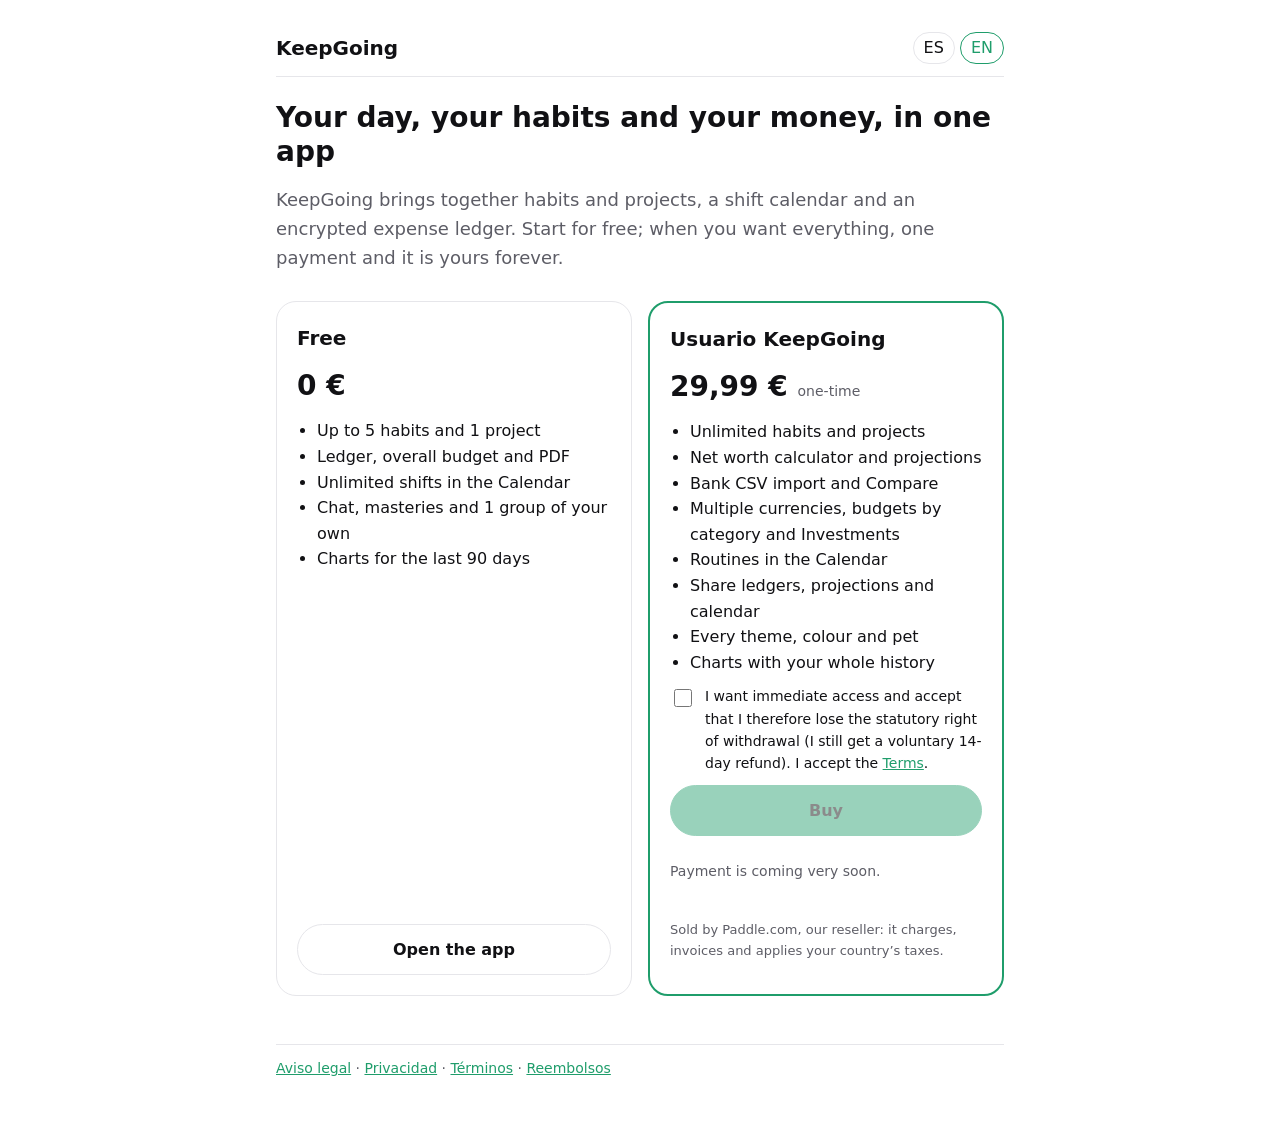
==== web/index.html @ 4fd9d35c "Tienda con Paddle, textos legales, guía del desarrollador y pruebas automáticas - web/: página de ve" ====
<!doctype html>
<html lang="es">
<head>
  <meta charset="utf-8">
  <meta name="viewport" content="width=device-width, initial-scale=1">
  <title>KeepGoing · Usuario KeepGoing</title>
  <meta name="description" content="KeepGoing: hábitos, proyectos, calendario de turnos y libreta de gastos en una sola app. Pago único, sin suscripciones.">
  <link rel="icon" href="../icons/icon.svg" type="image/svg+xml">
  <link rel="stylesheet" href="../legal/legal.css">
  <link rel="stylesheet" href="shop.css">
</head>
<body>
<main>
  <header class="top"><a class="brand" href="../">KeepGoing</a>
    <span class="lang-switch"><button data-l="es">ES</button> <button data-l="en">EN</button></span></header>

  <section data-lang="es">
    <h1>Tu día, tus hábitos y tu dinero, en una sola app</h1>
    <p class="lead">KeepGoing junta hábitos y proyectos, un calendario de turnos y una libreta de gastos cifrada. Empieza gratis; cuando quieras todo, un solo pago y es tuyo para siempre.</p>
  </section>
  <section data-lang="en">
    <h1>Your day, your habits and your money, in one app</h1>
    <p class="lead">KeepGoing brings together habits and projects, a shift calendar and an encrypted expense ledger. Start for free; when you want everything, one payment and it is yours forever.</p>
  </section>

  <div class="plans">
    <article class="plan">
      <h2>Free</h2>
      <p class="price">0 €</p>
      <ul data-lang="es"><li>Hasta 5 hábitos y 1 proyecto</li><li>Libreta, presupuesto global y PDF</li><li>Turnos sin límite en el Calendario</li><li>Chat, maestrías y 1 grupo propio</li><li>Gráficos de los últimos 90 días</li></ul>
      <ul data-lang="en"><li>Up to 5 habits and 1 project</li><li>Ledger, overall budget and PDF</li><li>Unlimited shifts in the Calendar</li><li>Chat, masteries and 1 group of your own</li><li>Charts for the last 90 days</li></ul>
      <a class="btn" href="../"><span data-lang="es">Abrir la app</span><span data-lang="en">Open the app</span></a>
    </article>
    <article class="plan best">
      <h2>Usuario KeepGoing</h2>
      <p class="price"><span id="price">29,99 €</span> <small data-lang="es">pago único</small><small data-lang="en">one-time</small></p>
      <ul data-lang="es"><li>Hábitos y proyectos sin límite</li><li>Calculadora de Patrimonio y proyecciones</li><li>Registrar CSV del banco y Comparar</li><li>Varias monedas, presupuesto por categorías e Inversiones</li><li>Rutinas en el Calendario</li><li>Compartir libretas, proyecciones y calendario</li><li>Todos los temas, colores y mascotas</li><li>Gráficos con todo tu historial</li></ul>
      <ul data-lang="en"><li>Unlimited habits and projects</li><li>Net worth calculator and projections</li><li>Bank CSV import and Compare</li><li>Multiple currencies, budgets by category and Investments</li><li>Routines in the Calendar</li><li>Share ledgers, projections and calendar</li><li>Every theme, colour and pet</li><li>Charts with your whole history</li></ul>
      <label class="consent"><input type="checkbox" id="consent">
        <span data-lang="es">Quiero acceso inmediato y acepto que así pierdo el derecho legal de desistimiento (sigo teniendo 14 días de reembolso voluntario). Acepto los <a href="../legal/terminos.html">Términos</a>.</span>
        <span data-lang="en">I want immediate access and accept that I therefore lose the statutory right of withdrawal (I still get a voluntary 14-day refund). I accept the <a href="../legal/terminos.html?lang=en">Terms</a>.</span></label>
      <button class="btn primary" id="buy" disabled><span data-lang="es">Comprar</span><span data-lang="en">Buy</span></button>
      <p class="muted" id="soon" hidden><span data-lang="es">El pago llegará muy pronto.</span><span data-lang="en">Payment is coming very soon.</span></p>
      <p class="muted small"><span data-lang="es">Vende Paddle.com, nuestro revendedor: cobra, factura y aplica los impuestos de tu país.</span><span data-lang="en">Sold by Paddle.com, our reseller: it charges, invoices and applies your country’s taxes.</span></p>
    </article>
  </div>

  <section id="done" class="done" hidden>
    <h2 data-lang="es">¡Gracias!</h2><h2 data-lang="en">Thank you!</h2>
    <p id="done-app" hidden><span data-lang="es">Tu cuenta ya es Usuario KeepGoing. Vuelve a la app.</span><span data-lang="en">Your account is now a KeepGoing User. Go back to the app.</span></p>
    <div id="done-key" hidden>
      <p data-lang="es">Esta es tu key. Cópiala y canjéala en la app: Ajustes → Tu plan → Canjear una key. Guárdala bien: es de un solo uso.</p>
      <p data-lang="en">This is your key. Copy it and redeem it in the app: Settings → Your plan → Redeem a key. Keep it safe: it works once.</p>
      <p class="key" id="key">…</p>
      <button class="btn" id="copy"><span data-lang="es">Copiar</span><span data-lang="en">Copy</span></button>
    </div>
    <a class="btn primary" href="../"><span data-lang="es">Abrir KeepGoing</span><span data-lang="en">Open KeepGoing</span></a>
  </section>

  <footer><a href="../legal/aviso-legal.html">Aviso legal</a> · <a href="../legal/privacidad.html">Privacidad</a> · <a href="../legal/terminos.html">Términos</a> · <a href="../legal/reembolsos.html">Reembolsos</a></footer>
</main>
<script src="../legal/lang.js"></script>
<script src="config.js"></script>
<script src="shop.js"></script>
</body>
</html>
---- legal/legal.css ----
/* Páginas legales y de venta de KeepGoing (sencillas, legibles, claro y oscuro) */
:root { --bg: #ffffff; --fg: #111114; --muted: #5d5d66; --line: #e6e6ea; --accent: #1f9d6b; color-scheme: light dark; }
@media (prefers-color-scheme: dark) { :root { --bg: #000000; --fg: #f2f2f5; --muted: #a0a0aa; --line: #26262b; --accent: #3ddc97; } }
* { box-sizing: border-box; }
body { margin: 0; background: var(--bg); color: var(--fg); font: 16px/1.6 system-ui, -apple-system, "Segoe UI", Roboto, sans-serif; }
main { max-width: 760px; margin: 0 auto; padding: 32px 16px 64px; }
header.top { display: flex; align-items: center; justify-content: space-between; gap: 12px; flex-wrap: wrap; border-bottom: 1px solid var(--line); padding-bottom: 12px; margin-bottom: 24px; }
header.top a.brand { font-weight: 800; font-size: 20px; color: var(--fg); text-decoration: none; }
nav.legal-nav { display: flex; gap: 12px; flex-wrap: wrap; font-size: 14px; }
a { color: var(--accent); }
h1 { font-size: 28px; line-height: 1.2; margin: 0 0 6px; }
h2 { font-size: 20px; margin: 28px 0 8px; }
.muted, .updated { color: var(--muted); font-size: 14px; }
.todo { background: rgba(255, 196, 0, .18); padding: 0 4px; border-radius: 4px; }
.lang-switch button { font: inherit; background: none; border: 1px solid var(--line); color: var(--fg); border-radius: 999px; padding: 2px 10px; cursor: pointer; }
.lang-switch button[aria-pressed="true"] { border-color: var(--accent); color: var(--accent); }
[data-lang] { display: none; } html[lang="es"] [data-lang="es"], html[lang="en"] [data-lang="en"] { display: block; }
table { border-collapse: collapse; width: 100%; font-size: 15px; } td, th { border-bottom: 1px solid var(--line); padding: 8px 6px; text-align: left; vertical-align: top; }
footer { margin-top: 48px; border-top: 1px solid var(--line); padding-top: 12px; font-size: 14px; color: var(--muted); }
---- web/shop.css ----
.lead { font-size: 18px; color: var(--muted); }
.plans { display: grid; grid-template-columns: repeat(auto-fit, minmax(260px, 1fr)); gap: 16px; margin: 28px 0; }
.plan { border: 1px solid var(--line); border-radius: 20px; padding: 20px; display: flex; flex-direction: column; gap: 10px; }
.plan.best { border: 2px solid var(--accent); }
.plan h2 { margin: 0; }
.plan ul { margin: 0; padding-left: 20px; flex: 1; }
.price { font-size: 28px; font-weight: 800; margin: 0; } .price small { font-size: 14px; font-weight: 500; color: var(--muted); }
.btn { display: inline-flex; justify-content: center; align-items: center; gap: 6px; padding: 12px 18px; border-radius: 999px; border: 1px solid var(--line); background: none; color: var(--fg); font: inherit; font-weight: 700; text-decoration: none; cursor: pointer; }
.btn.primary { background: var(--accent); border-color: var(--accent); color: #000; }
.btn:disabled { opacity: .45; cursor: not-allowed; }
.consent { display: flex; gap: 10px; font-size: 14px; align-items: flex-start; } .consent input { margin-top: 4px; width: 18px; height: 18px; flex: none; }
.small { font-size: 13px; }
.done { border: 2px solid var(--accent); border-radius: 20px; padding: 20px; margin: 24px 0; }
.key { font: 700 24px/1.3 ui-monospace, SFMono-Regular, Menlo, monospace; letter-spacing: 2px; user-select: all; word-break: break-all; }
html[lang="es"] :is(span, small)[data-lang="es"], html[lang="en"] :is(span, small)[data-lang="en"] { display: inline; }
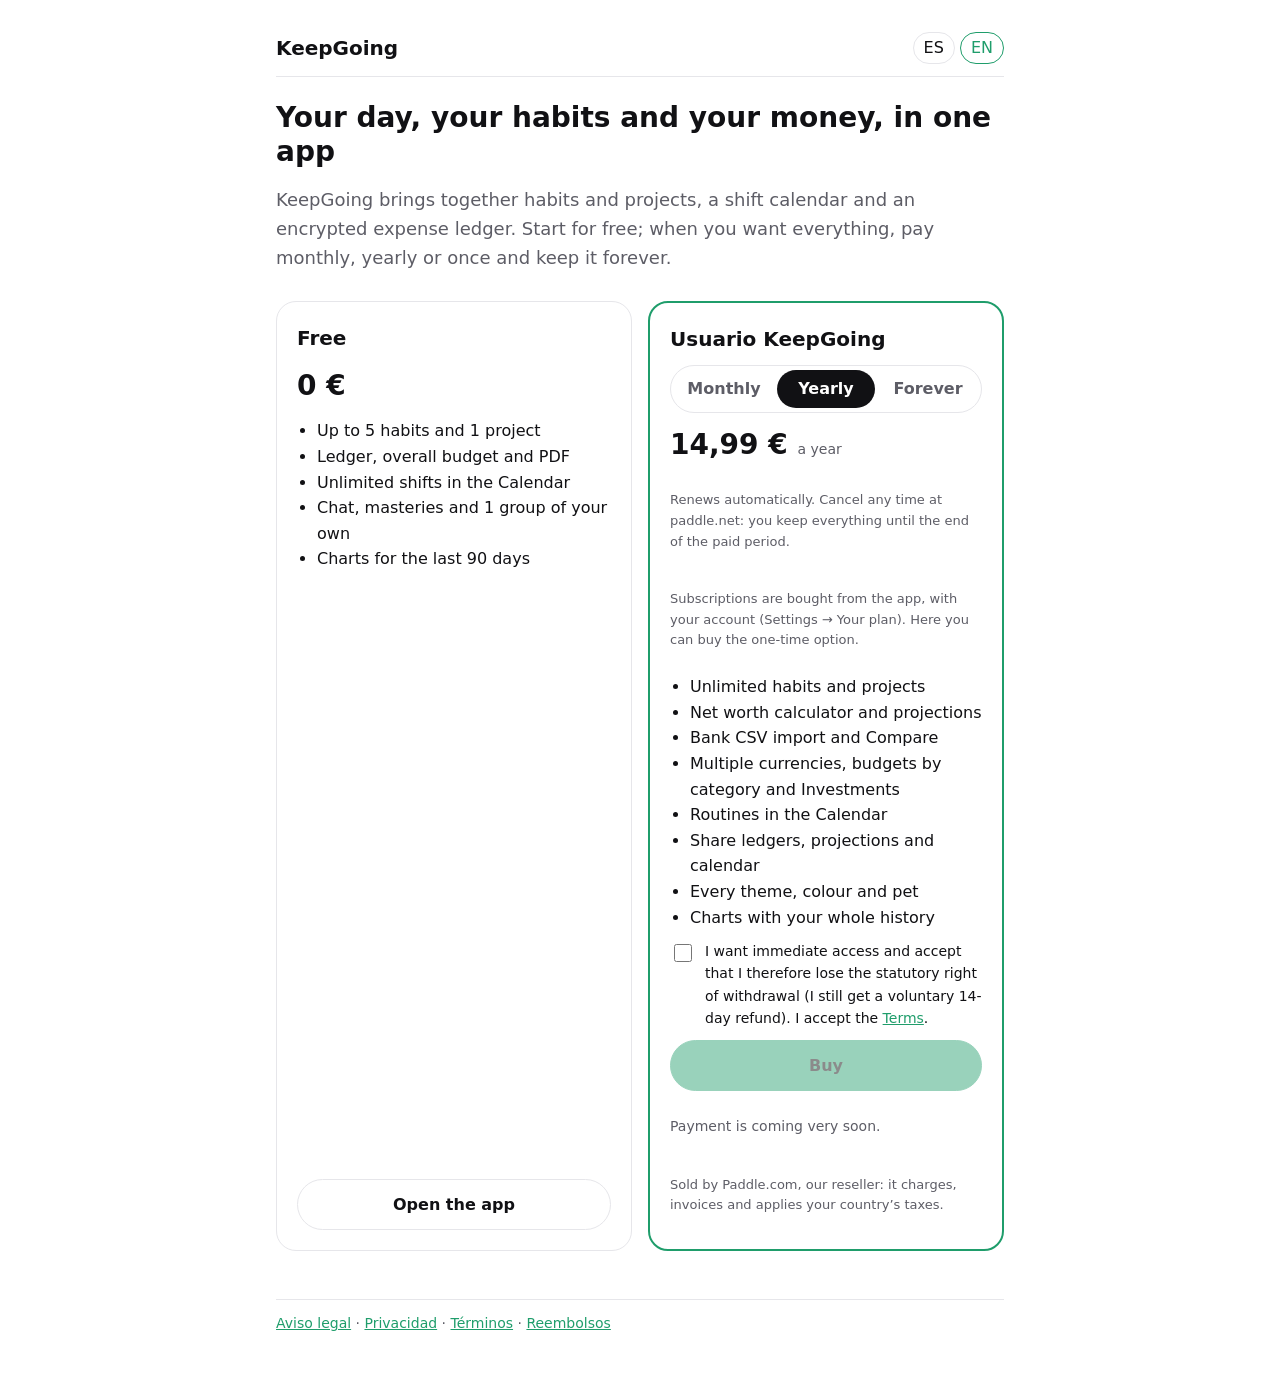
==== commit 872098d4: "Suscripción mensual (1,49 €) y anual (14,99 €), tope de precio por país y avisos de suscripción de P" ====
--- a/web/index.html
+++ b/web/index.html
@@ -4,7 +4,7 @@
   <meta charset="utf-8">
   <meta name="viewport" content="width=device-width, initial-scale=1">
   <title>KeepGoing · Usuario KeepGoing</title>
-  <meta name="description" content="KeepGoing: hábitos, proyectos, calendario de turnos y libreta de gastos en una sola app. Pago único, sin suscripciones.">
+  <meta name="description" content="KeepGoing: hábitos, proyectos, calendario de turnos y libreta de gastos en una sola app. Al mes, al año o con un pago único.">
   <link rel="icon" href="../icons/icon.svg" type="image/svg+xml">
   <link rel="stylesheet" href="../legal/legal.css">
   <link rel="stylesheet" href="shop.css">
@@ -16,11 +16,11 @@
 
   <section data-lang="es">
     <h1>Tu día, tus hábitos y tu dinero, en una sola app</h1>
-    <p class="lead">KeepGoing junta hábitos y proyectos, un calendario de turnos y una libreta de gastos cifrada. Empieza gratis; cuando quieras todo, un solo pago y es tuyo para siempre.</p>
+    <p class="lead">KeepGoing junta hábitos y proyectos, un calendario de turnos y una libreta de gastos cifrada. Empieza gratis; cuando quieras todo, paga al mes, al año o una sola vez y es tuyo para siempre.</p>
   </section>
   <section data-lang="en">
     <h1>Your day, your habits and your money, in one app</h1>
-    <p class="lead">KeepGoing brings together habits and projects, a shift calendar and an encrypted expense ledger. Start for free; when you want everything, one payment and it is yours forever.</p>
+    <p class="lead">KeepGoing brings together habits and projects, a shift calendar and an encrypted expense ledger. Start for free; when you want everything, pay monthly, yearly or once and keep it forever.</p>
   </section>
 
   <div class="plans">
@@ -33,7 +33,14 @@
     </article>
     <article class="plan best">
       <h2>Usuario KeepGoing</h2>
-      <p class="price"><span id="price">29,99 €</span> <small data-lang="es">pago único</small><small data-lang="en">one-time</small></p>
+      <div class="terms" role="radiogroup">
+        <button type="button" data-term="month" aria-pressed="false"><span data-lang="es">Mensual</span><span data-lang="en">Monthly</span></button>
+        <button type="button" data-term="year" aria-pressed="true" class="on"><span data-lang="es">Anual</span><span data-lang="en">Yearly</span></button>
+        <button type="button" data-term="forever" aria-pressed="false"><span data-lang="es">Para siempre</span><span data-lang="en">Forever</span></button>
+      </div>
+      <p class="price"><span id="price">14,99 €</span> <span data-per="month" hidden><small data-lang="es">al mes</small><small data-lang="en">a month</small></span><span data-per="year"><small data-lang="es">al año</small><small data-lang="en">a year</small></span><span data-per="forever" hidden><small data-lang="es">pago único</small><small data-lang="en">one-time</small></span></p>
+      <p class="muted small" id="sub-note"><span data-lang="es">Se renueva sola. Cancélala cuando quieras en paddle.net: sigues teniendo todo hasta el final del periodo pagado.</span><span data-lang="en">Renews automatically. Cancel any time at paddle.net: you keep everything until the end of the paid period.</span></p>
+      <p class="muted small" id="sub-app" hidden><span data-lang="es">Las suscripciones se contratan desde la app, con tu cuenta (Ajustes → Tu plan). Aquí puedes comprar el pago único.</span><span data-lang="en">Subscriptions are bought from the app, with your account (Settings → Your plan). Here you can buy the one-time option.</span></p>
       <ul data-lang="es"><li>Hábitos y proyectos sin límite</li><li>Calculadora de Patrimonio y proyecciones</li><li>Registrar CSV del banco y Comparar</li><li>Varias monedas, presupuesto por categorías e Inversiones</li><li>Rutinas en el Calendario</li><li>Compartir libretas, proyecciones y calendario</li><li>Todos los temas, colores y mascotas</li><li>Gráficos con todo tu historial</li></ul>
       <ul data-lang="en"><li>Unlimited habits and projects</li><li>Net worth calculator and projections</li><li>Bank CSV import and Compare</li><li>Multiple currencies, budgets by category and Investments</li><li>Routines in the Calendar</li><li>Share ledgers, projections and calendar</li><li>Every theme, colour and pet</li><li>Charts with your whole history</li></ul>
       <label class="consent"><input type="checkbox" id="consent">
--- a/web/shop.css
+++ b/web/shop.css
@@ -13,3 +13,7 @@
 .done { border: 2px solid var(--accent); border-radius: 20px; padding: 20px; margin: 24px 0; }
 .key { font: 700 24px/1.3 ui-monospace, SFMono-Regular, Menlo, monospace; letter-spacing: 2px; user-select: all; word-break: break-all; }
 html[lang="es"] :is(span, small)[data-lang="es"], html[lang="en"] :is(span, small)[data-lang="en"] { display: inline; }
+.terms { display: flex; gap: 4px; padding: 4px; border-radius: 999px; border: 1px solid var(--line); }
+.terms button { flex: 1; min-height: 38px; border: 0; border-radius: 999px; background: none; color: var(--muted); font: inherit; font-weight: 700; cursor: pointer; }
+.terms button.on { background: var(--fg); color: var(--bg); }
+[hidden] { display: none !important; }
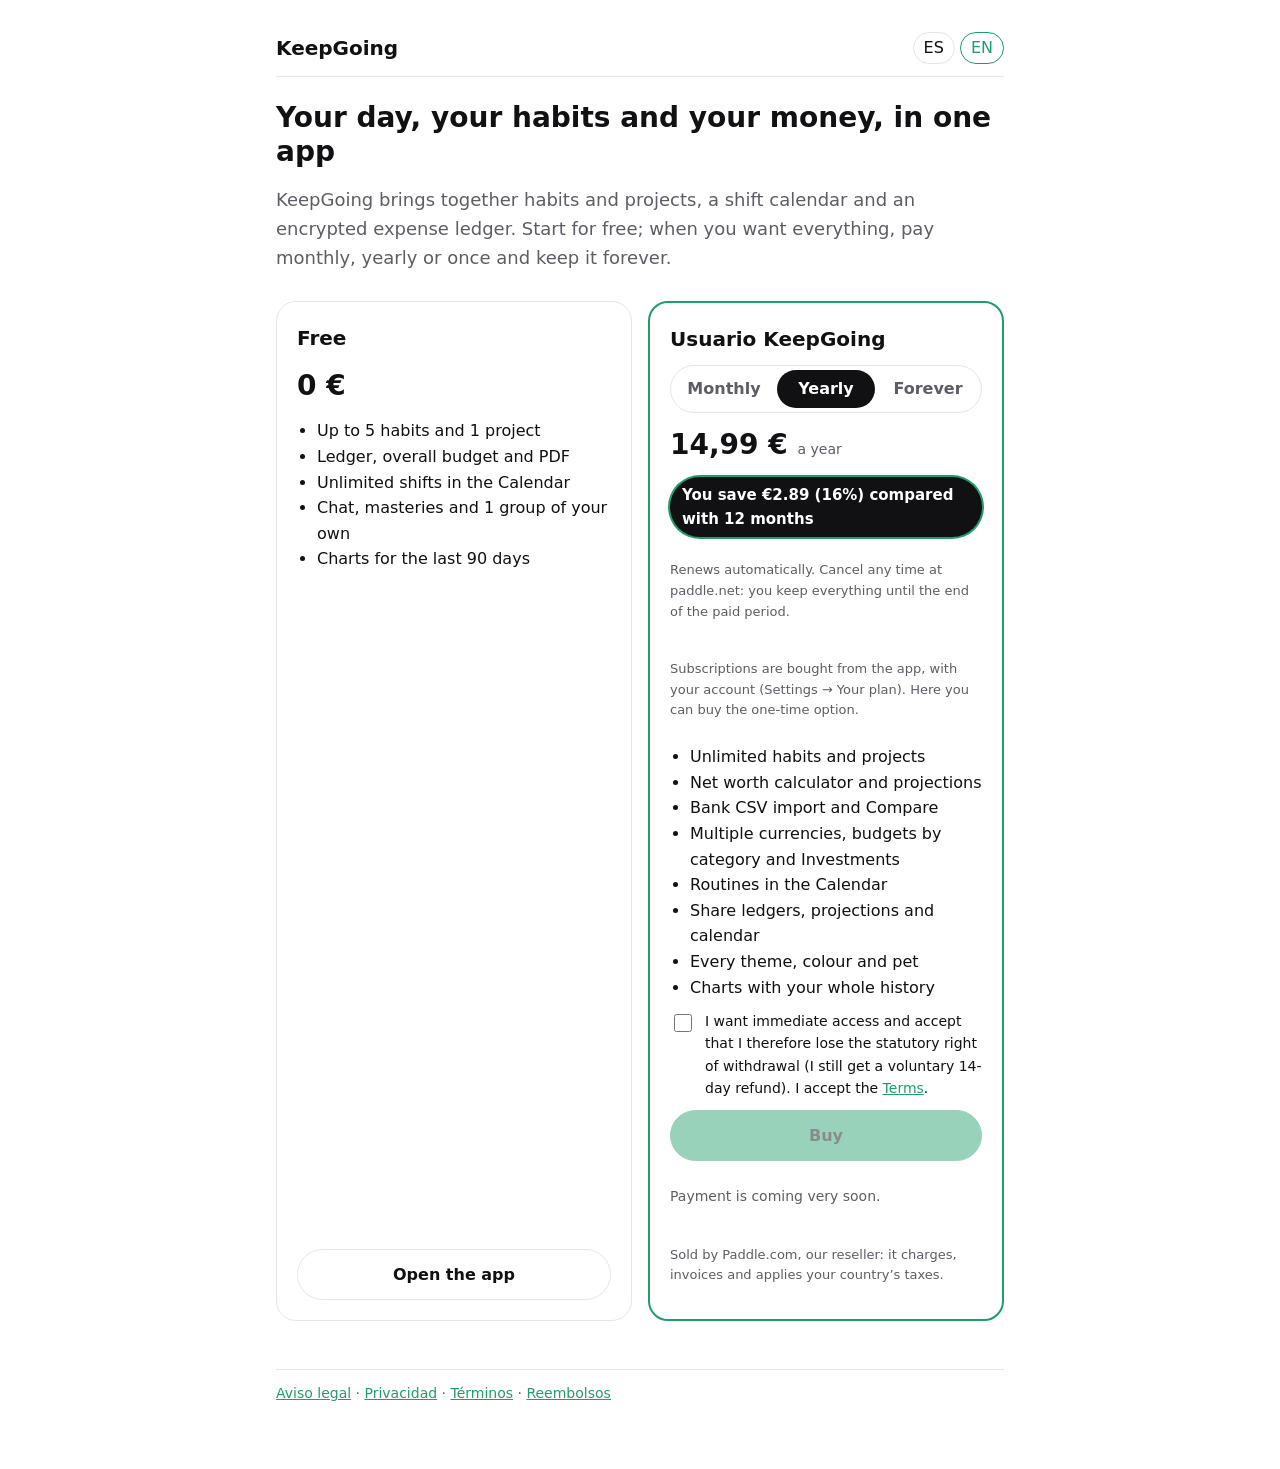
==== commit f710a865: "v1.25: arreglos de salir del chat, volver al plan real, tienda dentro de la app y ahorro de los plan" ====
--- a/web/index.html
+++ b/web/index.html
@@ -11,7 +11,8 @@
 </head>
 <body>
 <main>
-  <header class="top"><a class="brand" href="../">KeepGoing</a>
+  <header class="top"><a class="brand" href="../" data-app>KeepGoing</a>
+    <a class="back-app" href="../" data-app hidden><span data-lang="es">‹ Volver a KeepGoing</span><span data-lang="en">‹ Back to KeepGoing</span></a>
     <span class="lang-switch"><button data-l="es">ES</button> <button data-l="en">EN</button></span></header>
 
   <section data-lang="es">
@@ -29,7 +30,7 @@
       <p class="price">0 €</p>
       <ul data-lang="es"><li>Hasta 5 hábitos y 1 proyecto</li><li>Libreta, presupuesto global y PDF</li><li>Turnos sin límite en el Calendario</li><li>Chat, maestrías y 1 grupo propio</li><li>Gráficos de los últimos 90 días</li></ul>
       <ul data-lang="en"><li>Up to 5 habits and 1 project</li><li>Ledger, overall budget and PDF</li><li>Unlimited shifts in the Calendar</li><li>Chat, masteries and 1 group of your own</li><li>Charts for the last 90 days</li></ul>
-      <a class="btn" href="../"><span data-lang="es">Abrir la app</span><span data-lang="en">Open the app</span></a>
+      <a class="btn" href="../" data-app><span data-lang="es">Abrir la app</span><span data-lang="en">Open the app</span></a>
     </article>
     <article class="plan best">
       <h2>Usuario KeepGoing</h2>
@@ -39,6 +40,7 @@
         <button type="button" data-term="forever" aria-pressed="false"><span data-lang="es">Para siempre</span><span data-lang="en">Forever</span></button>
       </div>
       <p class="price"><span id="price">14,99 €</span> <span data-per="month" hidden><small data-lang="es">al mes</small><small data-lang="en">a month</small></span><span data-per="year"><small data-lang="es">al año</small><small data-lang="en">a year</small></span><span data-per="forever" hidden><small data-lang="es">pago único</small><small data-lang="en">one-time</small></span></p>
+      <p class="save" id="save" hidden></p>
       <p class="muted small" id="sub-note"><span data-lang="es">Se renueva sola. Cancélala cuando quieras en paddle.net: sigues teniendo todo hasta el final del periodo pagado.</span><span data-lang="en">Renews automatically. Cancel any time at paddle.net: you keep everything until the end of the paid period.</span></p>
       <p class="muted small" id="sub-app" hidden><span data-lang="es">Las suscripciones se contratan desde la app, con tu cuenta (Ajustes → Tu plan). Aquí puedes comprar el pago único.</span><span data-lang="en">Subscriptions are bought from the app, with your account (Settings → Your plan). Here you can buy the one-time option.</span></p>
       <ul data-lang="es"><li>Hábitos y proyectos sin límite</li><li>Calculadora de Patrimonio y proyecciones</li><li>Registrar CSV del banco y Comparar</li><li>Varias monedas, presupuesto por categorías e Inversiones</li><li>Rutinas en el Calendario</li><li>Compartir libretas, proyecciones y calendario</li><li>Todos los temas, colores y mascotas</li><li>Gráficos con todo tu historial</li></ul>
@@ -61,7 +63,7 @@
       <p class="key" id="key">…</p>
       <button class="btn" id="copy"><span data-lang="es">Copiar</span><span data-lang="en">Copy</span></button>
     </div>
-    <a class="btn primary" href="../"><span data-lang="es">Abrir KeepGoing</span><span data-lang="en">Open KeepGoing</span></a>
+    <a class="btn primary" href="../" data-app><span data-lang="es">Abrir KeepGoing</span><span data-lang="en">Open KeepGoing</span></a>
   </section>
 
   <footer><a href="../legal/aviso-legal.html">Aviso legal</a> · <a href="../legal/privacidad.html">Privacidad</a> · <a href="../legal/terminos.html">Términos</a> · <a href="../legal/reembolsos.html">Reembolsos</a></footer>
--- a/web/shop.css
+++ b/web/shop.css
@@ -17,3 +17,8 @@
 .terms button { flex: 1; min-height: 38px; border: 0; border-radius: 999px; background: none; color: var(--muted); font: inherit; font-weight: 700; cursor: pointer; }
 .terms button.on { background: var(--fg); color: var(--bg); }
 [hidden] { display: none !important; }
+/* v1.25: ahorro en blanco y llamativo; «Volver a KeepGoing» cuando se llega desde la app */
+.save { margin: 0; display: inline-block; align-self: flex-start; padding: 6px 12px; border-radius: 999px; background: #111114; color: #fff; font-weight: 800; font-size: 15px; box-shadow: 0 0 0 2px var(--accent); }
+@media (prefers-color-scheme: dark) { .save { background: rgba(255,255,255,.08); } }
+.back-app { font-weight: 700; text-decoration: none; }
+html.embed main { padding-top: 16px; }
